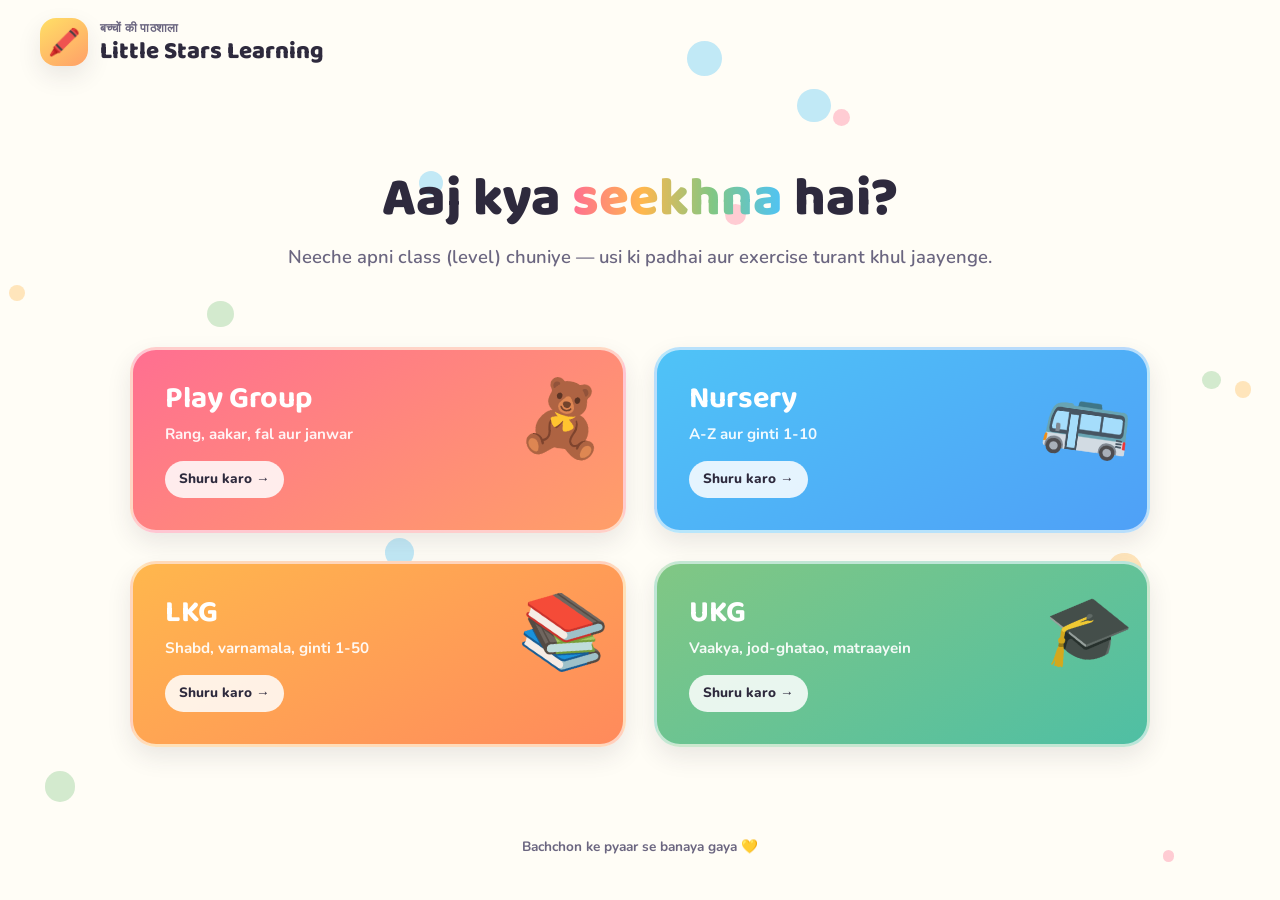
==== index.html @ 6270fb9e "first commit" ====
<!DOCTYPE html>
<html lang="hi">
<head>
<meta charset="UTF-8">
<meta name="viewport" content="width=device-width, initial-scale=1, viewport-fit=cover">
<title>Bachchon ki Paathshala — Level Chuniye</title>
<link rel="stylesheet" href="style.css">
</head>
<body>

  <div class="confetti-bg" id="confettiBg"></div>

  <header class="site-header">
    <div class="brand">
      <div class="badge">🖍️</div>
      <div class="brand-text">
        <div class="kicker">बच्चों की पाठशाला</div>
        <h1>Little Stars Learning</h1>
      </div>
    </div>
  </header>

  <main class="wrap">
    <section class="hero">
      <h1 class="display">Aaj kya <span class="swirl">seekhna</span> hai?</h1>
      <p>Neeche apni class (level) chuniye — usi ki padhai aur exercise turant khul jaayenge.</p>
    </section>

    <section class="level-grid">
      <a class="level-card pg" href="playgroup.html">
        <span class="big-emoji">🧸</span>
        <h2>Play Group</h2>
        <p>Rang, aakar, fal aur janwar</p>
        <span class="go">Shuru karo →</span>
      </a>

      <a class="level-card nu" href="nursery.html">
        <span class="big-emoji">🚌</span>
        <h2>Nursery</h2>
        <p>A-Z aur ginti 1-10</p>
        <span class="go">Shuru karo →</span>
      </a>

      <a class="level-card lk" href="lkg.html">
        <span class="big-emoji">📚</span>
        <h2>LKG</h2>
        <p>Shabd, varnamala, ginti 1-50</p>
        <span class="go">Shuru karo →</span>
      </a>

      <a class="level-card uk" href="ukg.html">
        <span class="big-emoji">🎓</span>
        <h2>UKG</h2>
        <p>Vaakya, jod-ghatao, matraayein</p>
        <span class="go">Shuru karo →</span>
      </a>
    </section>
  </main>

  <footer>Bachchon ke pyaar se banaya gaya 💛</footer>

  <script>
    // halke rang-birange gol dots background mein — sirf sajawat ke liye
    const wrap = document.getElementById('confettiBg');
    const colors = ['#FF6F91','#4FC3F7','#FFB74D','#81C784'];
    for (let i = 0; i < 14; i++) {
      const s = document.createElement('span');
      const size = 10 + Math.random() * 26;
      s.style.width = size + 'px';
      s.style.height = size + 'px';
      s.style.left = Math.random() * 100 + '%';
      s.style.top = Math.random() * 100 + '%';
      s.style.background = colors[i % colors.length];
      wrap.appendChild(s);
    }
  </script>
</body>
</html>
---- style.css ----
@import url('https://fonts.googleapis.com/css2?family=Baloo+2:wght@500;700;800&family=Nunito:wght@400;600;700;800&display=swap');

:root{
  --bg: #FFFDF6;
  --ink: #2E2A3D;
  --ink-soft: #6b6680;
  --card-radius: 26px;
  --pg: #FF6F91;    --pg-soft:#FFE3EA;
  --nu: #4FC3F7;    --nu-soft:#E1F5FE;
  --lk: #FFB74D;    --lk-soft:#FFF3E0;
  --uk: #81C784;    --uk-soft:#E8F5E9;
  --shadow: 0 10px 24px rgba(46,42,61,0.10);
}

*{ box-sizing: border-box; }
html{ -webkit-text-size-adjust: 100%; }

body{
  margin:0;
  min-height:100dvh;
  background: var(--bg);
  color: var(--ink);
  font-family:'Nunito', sans-serif;
  font-size: clamp(15px, 1.4vw, 18px);
  line-height:1.5;
  overflow-x:hidden;
}

h1,h2,h3, .display{
  font-family:'Baloo 2', cursive;
  margin:0;
  line-height:1.15;
}

img, svg{ display:block; max-width:100%; }
a{ color:inherit; text-decoration:none; }
button{ font-family:inherit; cursor:pointer; }

/* ---------- background dots decoration ---------- */
.confetti-bg{
  position:fixed; inset:0; z-index:-1; overflow:hidden; pointer-events:none;
}
.confetti-bg span{
  position:absolute; border-radius:50%; opacity:.35;
}

/* ---------- layout shells ---------- */
.wrap{
  max-width: 1100px;
  margin: 0 auto;
  padding: clamp(16px, 4vw, 40px) clamp(16px, 5vw, 40px) 60px;
}

/* ---------- top header (shared) ---------- */
.site-header{
  display:flex;
  align-items:center;
  justify-content:space-between;
  gap:14px;
  padding: 18px clamp(16px,5vw,40px);
  flex-wrap:wrap;
}
.brand{
  display:flex; align-items:center; gap:12px;
}
.brand .badge{
  width:48px; height:48px; border-radius:16px;
  display:flex; align-items:center; justify-content:center;
  font-size:26px;
  background: linear-gradient(145deg,#FFE066,#FF9F68);
  box-shadow: var(--shadow);
  flex-shrink:0;
}
.brand-text .kicker{
  font-size:.78rem; font-weight:700; color: var(--ink-soft); letter-spacing:.02em;
}
.brand-text h1{
  font-size: clamp(1.15rem, 2.4vw, 1.5rem);
  font-weight:800;
}

/* ---------- HOME / INDEX ---------- */
.hero{
  text-align:center;
  padding: clamp(20px,5vw,44px) 10px 10px;
}
.hero .display{
  font-size: clamp(2rem, 5.4vw, 3.4rem);
  font-weight:800;
  color:#2E2A3D;
}
.hero .display .swirl{
  background: linear-gradient(90deg,#FF6F91,#FFB74D,#81C784,#4FC3F7);
  -webkit-background-clip:text;
  background-clip:text;
  color:transparent;
}
.hero p{
  margin-top:12px;
  color: var(--ink-soft);
  font-weight:600;
  font-size: clamp(.95rem, 1.6vw, 1.15rem);
}

.level-grid{
  margin-top: clamp(28px,5vw,48px);
  display:grid;
  grid-template-columns: repeat(2, 1fr);
  gap: clamp(16px, 3vw, 28px);
}
@media (max-width: 640px){
  .level-grid{ grid-template-columns: 1fr; }
}

.level-card{
  position:relative;
  border-radius: var(--card-radius);
  padding: clamp(22px, 3.5vw, 32px);
  min-height: 180px;
  display:flex;
  flex-direction:column;
  justify-content:flex-end;
  gap:6px;
  overflow:hidden;
  box-shadow: var(--shadow);
  border: 3px solid rgba(255,255,255,.6);
  transition: transform .18s ease, box-shadow .18s ease;
}
.level-card:hover, .level-card:focus-visible{
  transform: translateY(-6px) rotate(-0.4deg);
  box-shadow: 0 18px 30px rgba(46,42,61,0.16);
}
.level-card .big-emoji{
  position:absolute;
  top: 14px; right: 14px;
  font-size: clamp(48px, 8vw, 72px);
  opacity:.9;
  transform: rotate(8deg);
}
.level-card h2{
  font-size: clamp(1.4rem, 2.6vw, 1.9rem);
  color:#fff;
}
.level-card p{
  color: rgba(255,255,255,.92);
  font-weight:700;
  font-size: .95rem;
  margin:0;
}
.level-card .go{
  margin-top:10px;
  display:inline-flex; align-items:center; gap:6px;
  background: rgba(255,255,255,.85);
  color:#2E2A3D;
  font-weight:800;
  font-size:.85rem;
  padding:8px 14px;
  border-radius:999px;
  width:fit-content;
}

.pg{ background: linear-gradient(150deg,#FF6F91,#FF9F68); }
.nu{ background: linear-gradient(150deg,#4FC3F7,#4FA0F7); }
.lk{ background: linear-gradient(150deg,#FFB74D,#FF8A5C); }
.uk{ background: linear-gradient(150deg,#81C784,#4FBFA4); }

/* ---------- LEVEL PAGES ---------- */
.level-hero{
  border-radius: 30px;
  padding: clamp(26px,5vw,44px);
  color:#fff;
  position:relative;
  overflow:hidden;
  box-shadow: var(--shadow);
}
.level-hero .back{
  display:inline-flex; align-items:center; gap:6px;
  background: rgba(255,255,255,.25);
  padding:7px 14px; border-radius:999px;
  font-weight:800; font-size:.85rem;
  margin-bottom:16px;
}
.level-hero .back:hover{ background: rgba(255,255,255,.4); }
.level-hero h1{
  font-size: clamp(1.8rem, 4.4vw, 2.6rem);
}
.level-hero p{
  margin-top:8px;
  font-weight:700;
  opacity:.95;
}
.level-hero .float-emoji{
  position:absolute;
  font-size: clamp(70px, 12vw, 130px);
  right: clamp(-10px, 2vw, 20px);
  bottom: -18px;
  opacity:.25;
}

.selector-bar{
  display:flex;
  gap:10px;
  flex-wrap:wrap;
  margin: 26px 0 6px;
}
.selector-bar a{
  padding:9px 16px;
  border-radius:999px;
  font-weight:800;
  font-size:.85rem;
  border:2px solid transparent;
  background:#fff;
  box-shadow: var(--shadow);
}
.selector-bar a.active{
  color:#fff;
}
.selector-bar a.pg.active{ background:var(--pg); }
.selector-bar a.nu.active{ background:var(--nu); }
.selector-bar a.lk.active{ background:var(--lk); }
.selector-bar a.uk.active{ background:var(--uk); }

/* ---------- month tabs (year-long course) ---------- */
.month-picker-title{ margin-top: 26px; }
.month-tabs{
  display:flex;
  gap:10px;
  overflow-x:auto;
  padding: 4px 4px 14px;
  margin-bottom: 6px;
  scrollbar-width: thin;
}
.month-tabs::-webkit-scrollbar{ height:6px; }
.month-tabs::-webkit-scrollbar-thumb{ background: rgba(46,42,61,0.15); border-radius:999px; }
.month-tab{
  flex: 0 0 auto;
  display:flex; align-items:center; gap:8px;
  background:#fff;
  border:2px solid transparent;
  border-radius:999px;
  padding:9px 16px 9px 8px;
  font-family:'Nunito', sans-serif;
  font-weight:800;
  font-size:.85rem;
  color: var(--ink);
  box-shadow: var(--shadow);
  white-space:nowrap;
  transition: transform .15s ease, border-color .15s ease, background .15s ease;
}
.month-tab:hover{ transform: translateY(-2px); }
.month-tab .month-num{
  display:flex; align-items:center; justify-content:center;
  width:26px; height:26px; border-radius:50%;
  background: var(--current, #4FC3F7);
  color:#fff;
  font-size:.78rem;
  flex-shrink:0;
}
.month-tab.active{
  border-color: var(--current, #4FC3F7);
  background: var(--current, #4FC3F7);
  color:#fff;
}
.month-tab.active .month-num{ background: rgba(255,255,255,.35); }
.month-tab.month-done:not(.active){ border-color:#81C784; }
.month-tab .month-check{ font-size:.85rem; }

.section-title{
  display:flex; align-items:center; gap:10px;
  margin: 34px 0 16px;
}
.section-title .dot{
  width:14px; height:14px; border-radius:50%;
}
.section-title h2{
  font-size: clamp(1.25rem, 2.4vw, 1.6rem);
}
.section-title .count{
  margin-left:auto;
  font-size:.8rem;
  font-weight:700;
  color: var(--ink-soft);
  background:#fff;
  padding:4px 10px;
  border-radius:999px;
  box-shadow: var(--shadow);
}

.card-grid{
  display:grid;
  grid-template-columns: repeat(auto-fit, minmax(230px,1fr));
  gap:16px;
}

.topic-card{
  background:#fff;
  border-radius:22px;
  padding:18px 18px 16px;
  box-shadow: var(--shadow);
  border: 2px solid transparent;
  display:flex; flex-direction:column; gap:8px;
  transition: transform .15s ease, border-color .15s ease;
}
.topic-card:hover{ transform: translateY(-4px); }
.topic-card .emoji{
  font-size:2rem;
  width:52px; height:52px;
  border-radius:16px;
  display:flex; align-items:center; justify-content:center;
}
.topic-card h3{
  font-size:1.05rem;
  font-weight:800;
}
.topic-card p{
  margin:0;
  color: var(--ink-soft);
  font-size:.92rem;
  font-weight:600;
}

/* ---------- interactive exercise cards ---------- */
#exerciseList{
  display:grid;
  grid-template-columns: repeat(auto-fit, minmax(280px,1fr));
  gap:18px;
}
.ex-card{
  background:#fff;
  border-radius:22px;
  padding:18px 18px 20px;
  box-shadow: var(--shadow);
  border: 3px solid transparent;
  transition: border-color .2s ease;
}
.ex-card.ex-done{
  border-color: #81C784;
}
.ex-head{
  display:flex; align-items:center; gap:10px; flex-wrap:wrap;
}
.ex-head .emoji{ font-size:1.5rem; }
.ex-head h3{ font-size:1.05rem; font-weight:800; }
.ex-status{
  margin-left:auto;
  font-size:.8rem;
  font-weight:800;
  color:#4a9d55;
}
.ex-instruction{
  margin:8px 0 12px;
  color: var(--ink-soft);
  font-size:.88rem;
  font-weight:600;
}
.ex-q{
  font-weight:800;
  font-size:1.05rem;
  margin: 4px 0 12px;
}
.mini-btn{
  border:none;
  border-radius:999px;
  padding:8px 16px;
  font-weight:800;
  font-size:.82rem;
  background: var(--current, #4FC3F7);
  color:#fff;
  box-shadow: var(--shadow);
}
.mini-btn:hover{ filter:brightness(1.05); }
.ex-actions{ display:flex; gap:10px; margin-top:14px; flex-wrap:wrap; }

/* quiz */
.ex-options{
  display:grid; grid-template-columns: 1fr 1fr; gap:10px;
}
.opt-btn{
  border:2px solid #eee;
  background:#fafafa;
  border-radius:14px;
  padding:12px 10px;
  font-weight:700;
  font-size:.92rem;
  text-align:center;
}
.opt-btn:hover:not(:disabled){ border-color: var(--current, #4FC3F7); }
.opt-btn.correct{ background:#E8F5E9; border-color:#4a9d55; color:#296b34; }
.opt-btn.wrong{ background:#FFEBEE; border-color:#e57373; color:#b23c3c; animation: shake .3s; }
.opt-btn:disabled{ cursor:default; }

@keyframes shake{
  0%,100%{ transform: translateX(0); }
  25%{ transform: translateX(-4px); }
  75%{ transform: translateX(4px); }
}

/* match */
.match-grid{
  display:grid; grid-template-columns: 1fr 1fr; gap:10px 16px;
}
.match-col{ display:flex; flex-direction:column; gap:8px; }
.match-item{
  border:2px solid #eee;
  background:#fafafa;
  border-radius:12px;
  padding:10px 8px;
  font-weight:700;
  font-size:.88rem;
}
.match-item.selected{ border-color: var(--current, #4FC3F7); background:#fff; }
.match-item.matched{ background:#E8F5E9; border-color:#4a9d55; color:#296b34; }
.match-item.wrong{ background:#FFEBEE; border-color:#e57373; animation: shake .3s; }

/* trace */
.trace-wrap{
  background:#fafafa;
  border-radius:16px;
  border:2px dashed #e2e2e2;
  overflow:hidden;
  display:flex; justify-content:center;
}
.trace-canvas{
  width:100%; max-width:300px; height:auto; touch-action:none; cursor:crosshair;
}

/* color */
.palette{
  display:flex; gap:8px; flex-wrap:wrap; margin-bottom:12px;
}
.swatch{
  width:30px; height:30px; border-radius:50%;
  border:3px solid transparent;
  box-shadow: var(--shadow);
}
.swatch.selected{ border-color:#2E2A3D; transform:scale(1.15); }
.color-svg-wrap{
  display:flex; justify-content:center;
  background:#fafafa;
  border-radius:16px;
  padding:10px;
}
.color-svg-wrap svg{ width:100%; max-width:220px; height:auto; }
.region{ cursor:pointer; }

/* spell */
.spell-hint{ font-size:2.2rem; text-align:center; margin-bottom:6px; }
.spell-target{
  display:flex; justify-content:center; gap:8px; margin-bottom:16px; flex-wrap:wrap;
}
.spell-target .blank{
  width:38px; height:44px;
  border-bottom:4px solid #ddd;
  display:flex; align-items:center; justify-content:center;
  font-weight:800; font-size:1.3rem;
}
.spell-target.spell-correct .blank{ border-color:#4a9d55; color:#296b34; }
.spell-target.spell-wrong .blank{ border-color:#e57373; animation: shake .3s; }
.spell-letters{
  display:flex; justify-content:center; gap:8px; flex-wrap:wrap;
}
.letter-btn{
  width:42px; height:42px;
  border-radius:12px;
  border:2px solid #eee;
  background:#fafafa;
  font-weight:800; font-size:1.1rem;
}
.letter-btn.used{ visibility:hidden; }

.progress-wrap{
  margin-top:14px;
  background:#fff;
  border-radius:999px;
  height:14px;
  box-shadow: var(--shadow);
  overflow:hidden;
}
.progress-bar{
  height:100%;
  border-radius:999px;
  transition: width .3s ease;
}

.toolbar{
  display:flex; gap:10px; flex-wrap:wrap; margin-top:18px;
}
.btn{
  border:none;
  border-radius:999px;
  padding:10px 18px;
  font-weight:800;
  font-size:.88rem;
  box-shadow: var(--shadow);
  background:#fff;
}
.btn:hover{ transform: translateY(-2px); }

footer{
  text-align:center;
  padding: 30px 16px 40px;
  color: var(--ink-soft);
  font-weight:700;
  font-size:.85rem;
}

@media print{
  .site-header, .selector-bar, .toolbar, footer, .float-emoji, .back{ display:none !important; }
  body{ background:#fff; }
}
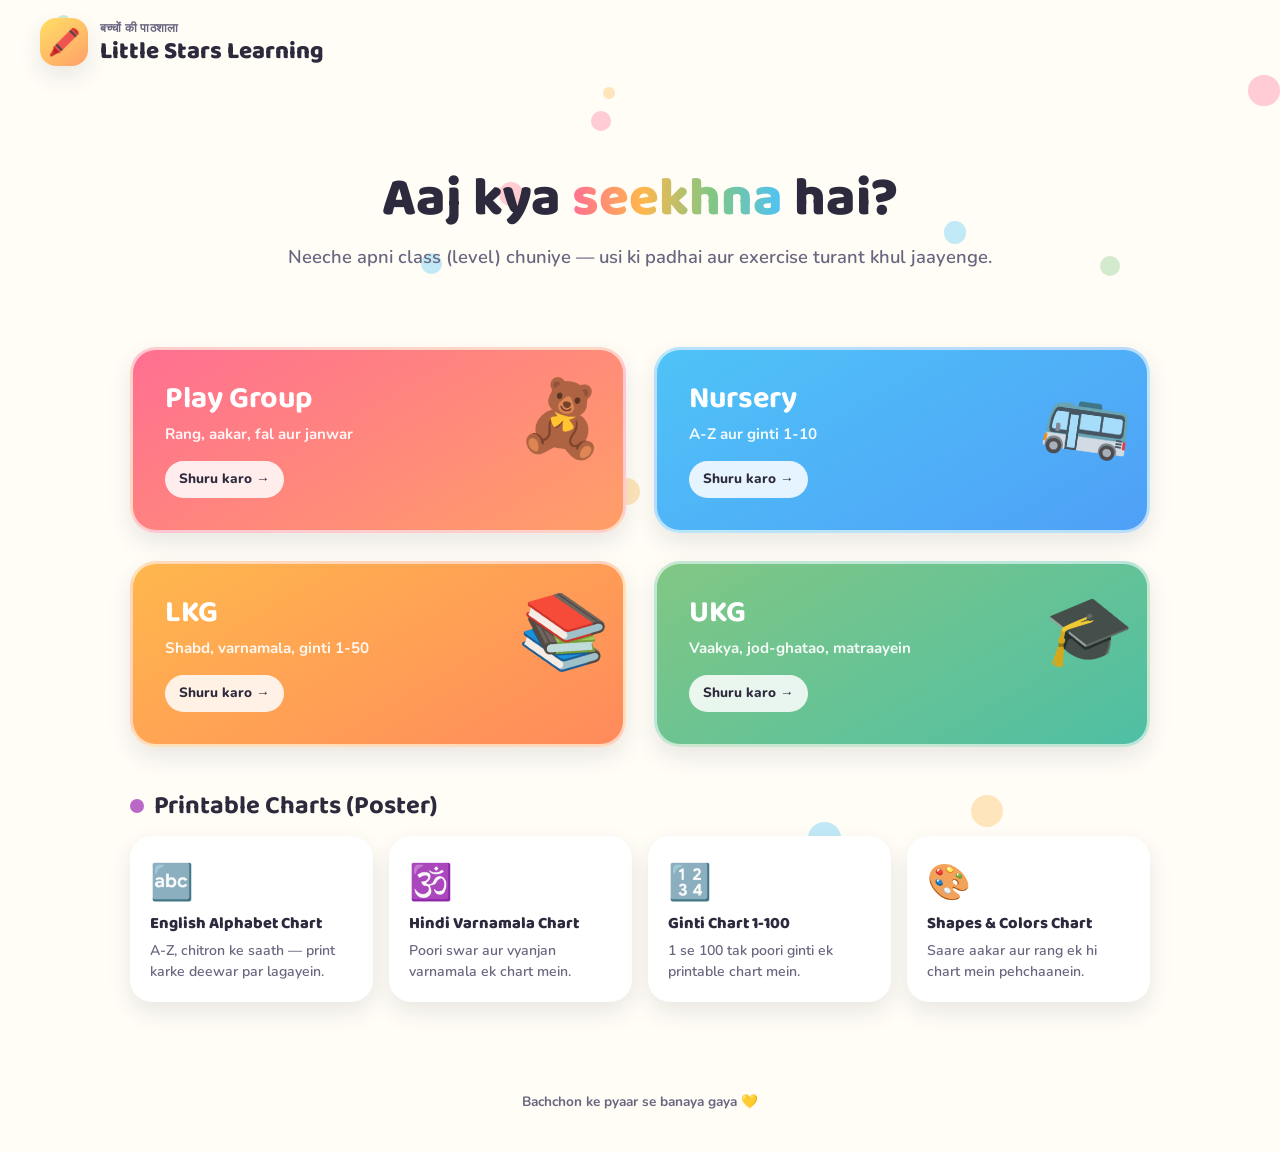
==== commit dbdf5592: "added new files" ====
--- a/index.html
+++ b/index.html
@@ -55,6 +55,34 @@
         <span class="go">Shuru karo →</span>
       </a>
     </section>
+    <section class="charts-section">
+      <div class="section-title" style="margin-top:44px;">
+        <span class="dot" style="background:#BA68C8"></span>
+        <h2>Printable Charts (Poster)</h2>
+      </div>
+      <div class="chart-grid">
+        <a class="chart-card" href="assets/alphabet-chart.svg" target="_blank" rel="noopener">
+          <span class="chart-emoji">🔤</span>
+          <h3>English Alphabet Chart</h3>
+          <p>A-Z, chitron ke saath — print karke deewar par lagayein.</p>
+        </a>
+        <a class="chart-card" href="assets/varnamala-chart.svg" target="_blank" rel="noopener">
+          <span class="chart-emoji">🕉️</span>
+          <h3>Hindi Varnamala Chart</h3>
+          <p>Poori swar aur vyanjan varnamala ek chart mein.</p>
+        </a>
+        <a class="chart-card" href="assets/numbers-chart.svg" target="_blank" rel="noopener">
+          <span class="chart-emoji">🔢</span>
+          <h3>Ginti Chart 1-100</h3>
+          <p>1 se 100 tak poori ginti ek printable chart mein.</p>
+        </a>
+        <a class="chart-card" href="assets/shapes-colors-chart.svg" target="_blank" rel="noopener">
+          <span class="chart-emoji">🎨</span>
+          <h3>Shapes &amp; Colors Chart</h3>
+          <p>Saare aakar aur rang ek hi chart mein pehchaanein.</p>
+        </a>
+      </div>
+    </section>
   </main>
 
   <footer>Bachchon ke pyaar se banaya gaya 💛</footer>
--- a/style.css
+++ b/style.css
@@ -164,6 +164,26 @@
 .lk{ background: linear-gradient(150deg,#FFB74D,#FF8A5C); }
 .uk{ background: linear-gradient(150deg,#81C784,#4FBFA4); }
 
+/* ---------- printable charts (home page) ---------- */
+.chart-grid{
+  display:grid;
+  grid-template-columns: repeat(auto-fit, minmax(200px,1fr));
+  gap:16px;
+}
+.chart-card{
+  background:#fff;
+  border-radius:22px;
+  padding:18px;
+  box-shadow: var(--shadow);
+  border: 2px solid transparent;
+  display:flex; flex-direction:column; gap:6px;
+  transition: transform .15s ease, border-color .15s ease;
+}
+.chart-card:hover{ transform: translateY(-4px); border-color:#BA68C8; }
+.chart-card .chart-emoji{ font-size:2.2rem; }
+.chart-card h3{ font-size:1.02rem; font-weight:800; }
+.chart-card p{ margin:0; color: var(--ink-soft); font-size:.88rem; font-weight:600; }
+
 /* ---------- LEVEL PAGES ---------- */
 .level-hero{
   border-radius: 30px;
@@ -293,31 +313,65 @@
 }
 
 .topic-card{
-  background:#fff;
-  border-radius:22px;
-  padding:18px 18px 16px;
+  position:relative;
+  background:#fff;
+  border-radius:24px;
+  padding:20px 20px 18px;
   box-shadow: var(--shadow);
   border: 2px solid transparent;
-  display:flex; flex-direction:column; gap:8px;
-  transition: transform .15s ease, border-color .15s ease;
-}
-.topic-card:hover{ transform: translateY(-4px); }
+  display:flex; flex-direction:column; gap:9px;
+  overflow:hidden;
+  transition: transform .18s ease, box-shadow .18s ease;
+}
+.topic-card::before{
+  content:"";
+  position:absolute;
+  top:0; left:0; right:0;
+  height:6px;
+  background: var(--card-accent, linear-gradient(90deg,#FF6F91,#FFB74D));
+}
+.topic-card::after{
+  content:"";
+  position:absolute;
+  top:-30px; right:-30px;
+  width:90px; height:90px;
+  border-radius:50%;
+  background: var(--card-accent-soft, rgba(255,111,145,.12));
+  z-index:0;
+}
+.topic-card:hover{
+  transform: translateY(-6px) rotate(-0.6deg);
+  box-shadow: 0 16px 28px rgba(46,42,61,0.16);
+}
 .topic-card .emoji{
-  font-size:2rem;
-  width:52px; height:52px;
-  border-radius:16px;
+  position:relative;
+  z-index:1;
+  font-size:2.1rem;
+  width:58px; height:58px;
+  border-radius:18px;
   display:flex; align-items:center; justify-content:center;
+  background: var(--card-accent, linear-gradient(145deg,#FF6F91,#FFB74D)) !important;
+  box-shadow: 0 8px 16px rgba(46,42,61,0.18);
 }
 .topic-card h3{
-  font-size:1.05rem;
+  position:relative; z-index:1;
+  font-size:1.08rem;
   font-weight:800;
 }
 .topic-card p{
+  position:relative; z-index:1;
   margin:0;
   color: var(--ink-soft);
   font-size:.92rem;
   font-weight:600;
 }
+/* rotating rang-birangi palette — cycles regardless of level color */
+.topic-card:nth-child(6n+1){ --card-accent: linear-gradient(145deg,#FF6F91,#FF9F68); --card-accent-soft: rgba(255,111,145,.14); }
+.topic-card:nth-child(6n+2){ --card-accent: linear-gradient(145deg,#4FC3F7,#4FA0F7); --card-accent-soft: rgba(79,195,247,.14); }
+.topic-card:nth-child(6n+3){ --card-accent: linear-gradient(145deg,#FFB74D,#FF8A5C); --card-accent-soft: rgba(255,183,77,.16); }
+.topic-card:nth-child(6n+4){ --card-accent: linear-gradient(145deg,#81C784,#4FBFA4); --card-accent-soft: rgba(129,199,132,.16); }
+.topic-card:nth-child(6n+5){ --card-accent: linear-gradient(145deg,#BA68C8,#9575CD); --card-accent-soft: rgba(186,104,200,.14); }
+.topic-card:nth-child(6n+0){ --card-accent: linear-gradient(145deg,#FFD54F,#FFB74D); --card-accent-soft: rgba(255,213,79,.18); }
 
 /* ---------- interactive exercise cards ---------- */
 #exerciseList{
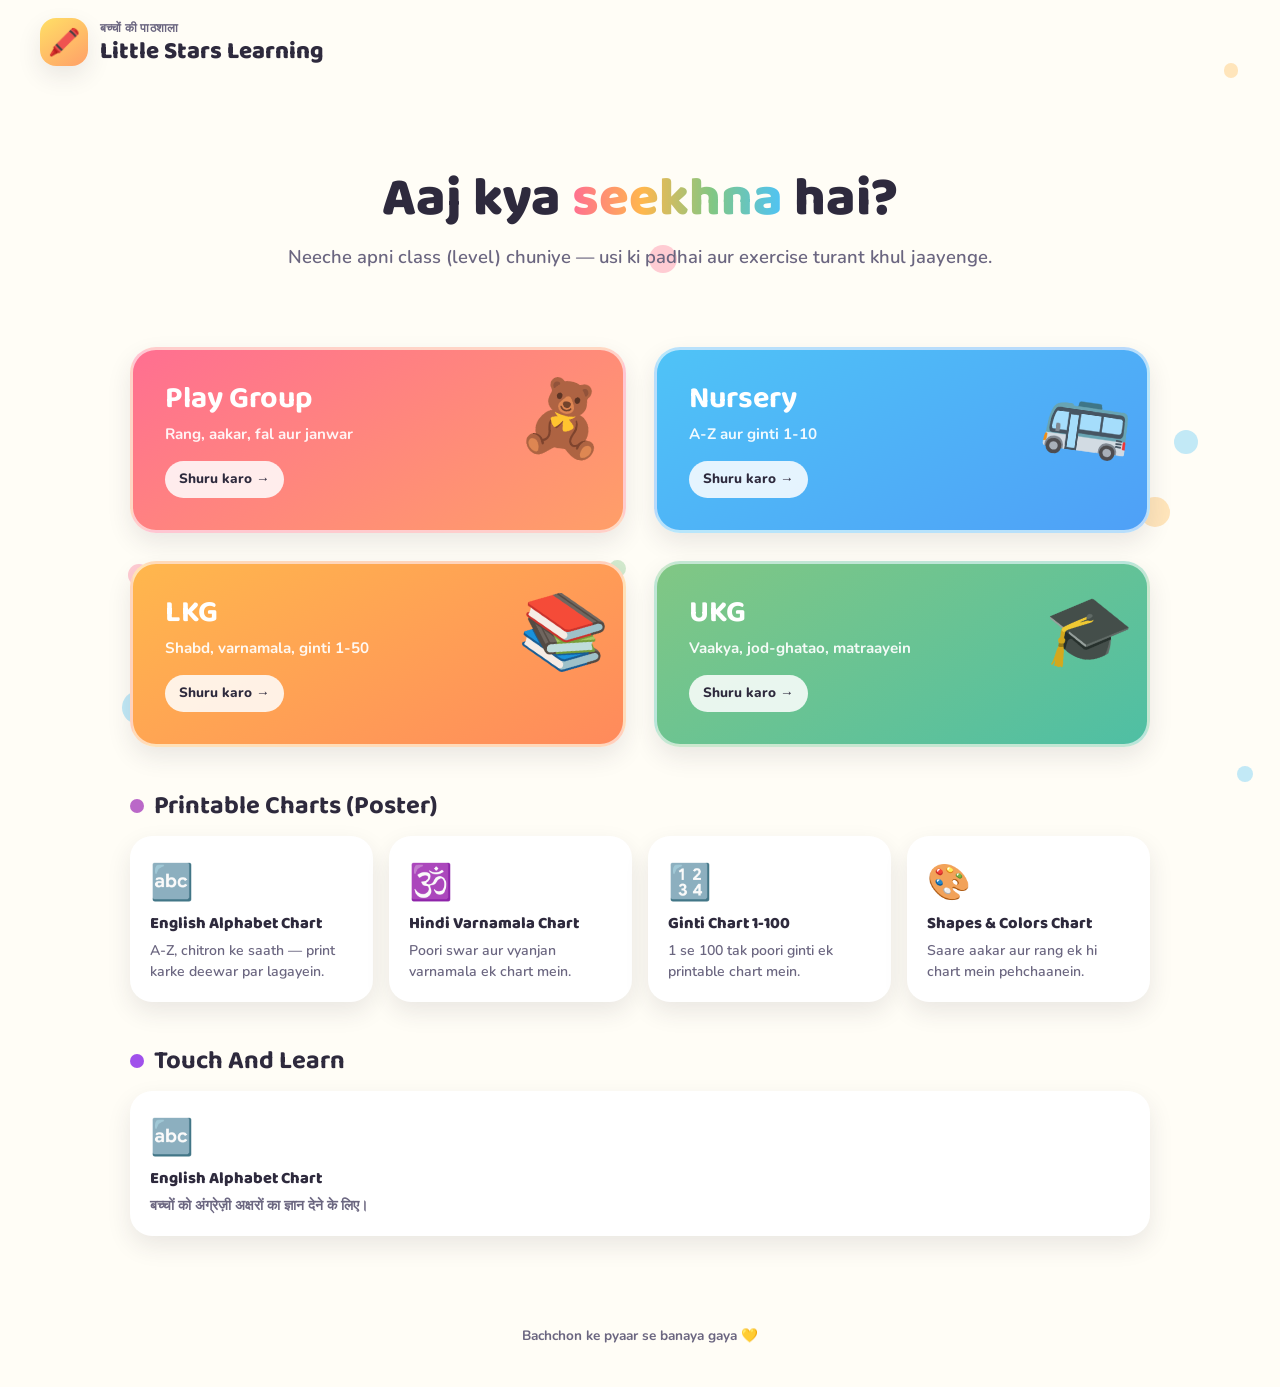
==== commit 3423d9d4: "Add Touch And Learn section to index.html" ====
--- a/index.html
+++ b/index.html
@@ -83,6 +83,15 @@
         </a>
       </div>
     </section>
+          <div class="section-title" style="margin-top:44px;">
+        <span class="dot" style="background:#a051eb"></span>
+        <h2>Touch And Learn</h2>
+      </div>
+              <a class="chart-card" href="assets/chart.html" target="_blank" rel="noopener">
+          <span class="chart-emoji">🔤</span>
+          <h3>English Alphabet Chart</h3>
+          <p>बच्चों को अंग्रेज़ी अक्षरों का ज्ञान देने के लिए।</p>
+        </a>
   </main>
 
   <footer>Bachchon ke pyaar se banaya gaya 💛</footer>
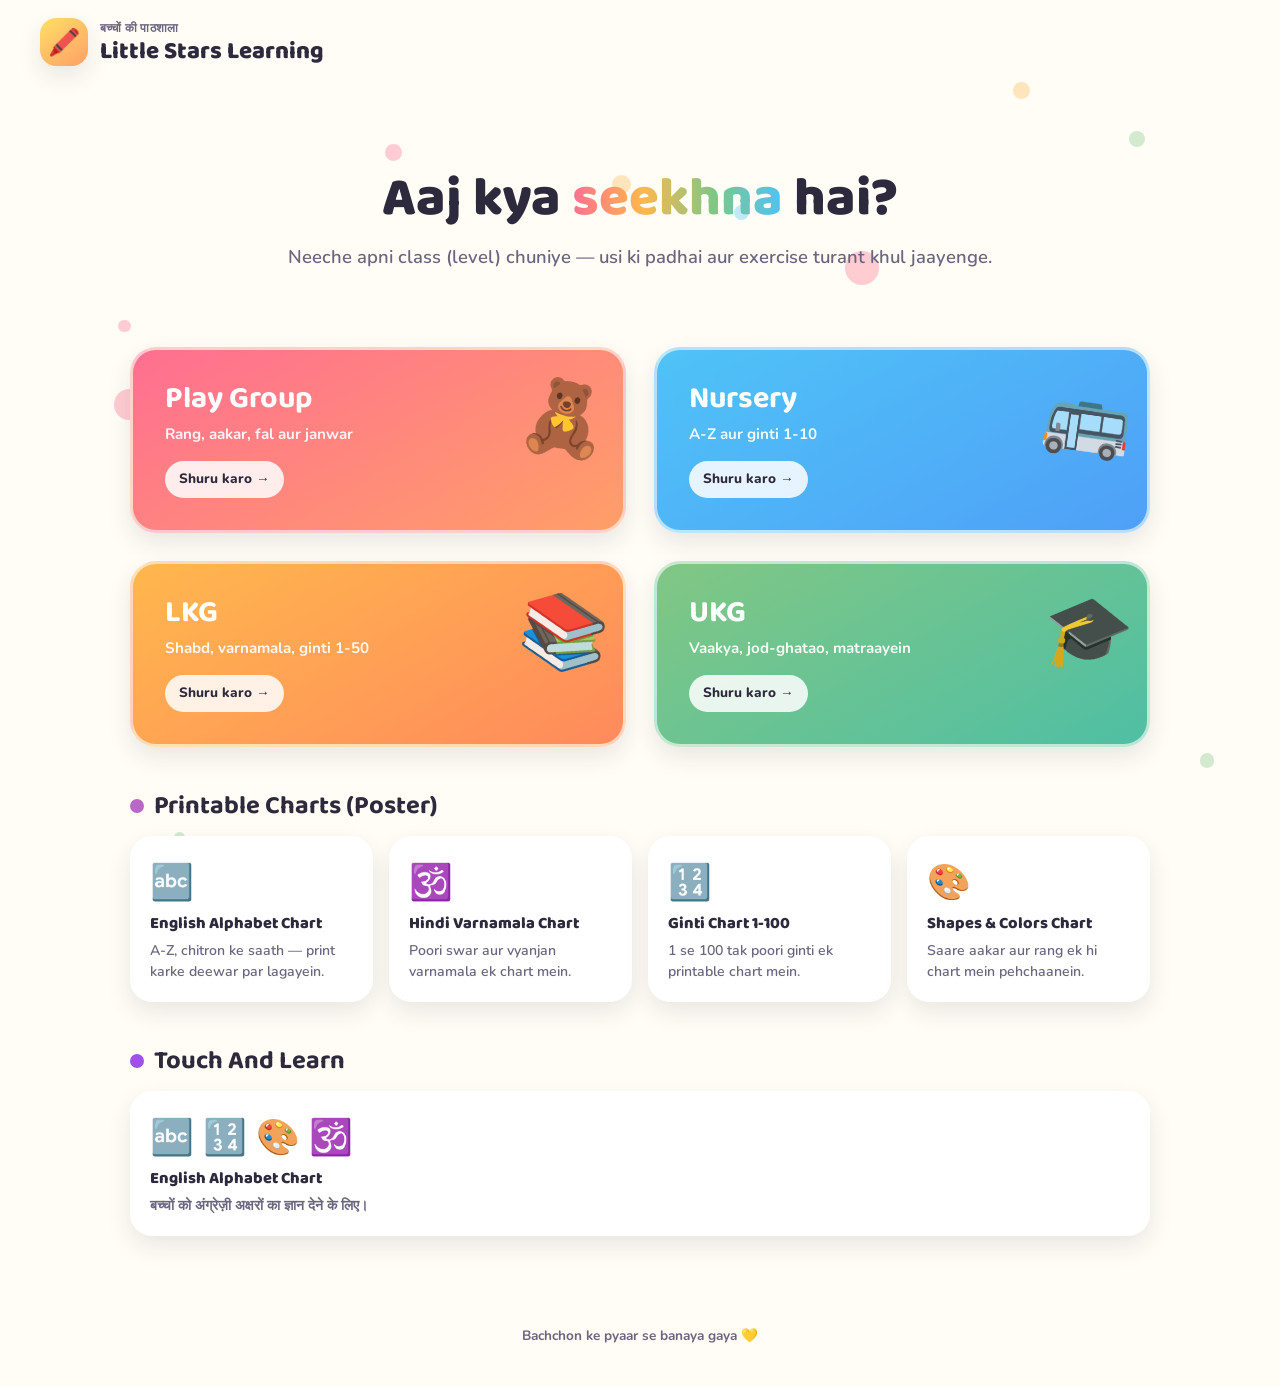
==== commit 87a3b0f7: "Update index.html" ====
--- a/index.html
+++ b/index.html
@@ -88,7 +88,7 @@
         <h2>Touch And Learn</h2>
       </div>
               <a class="chart-card" href="assets/chart.html" target="_blank" rel="noopener">
-          <span class="chart-emoji">🔤</span>
+          <span class="chart-emoji">🔤   🔢    🎨    🕉️</span>
           <h3>English Alphabet Chart</h3>
           <p>बच्चों को अंग्रेज़ी अक्षरों का ज्ञान देने के लिए।</p>
         </a>
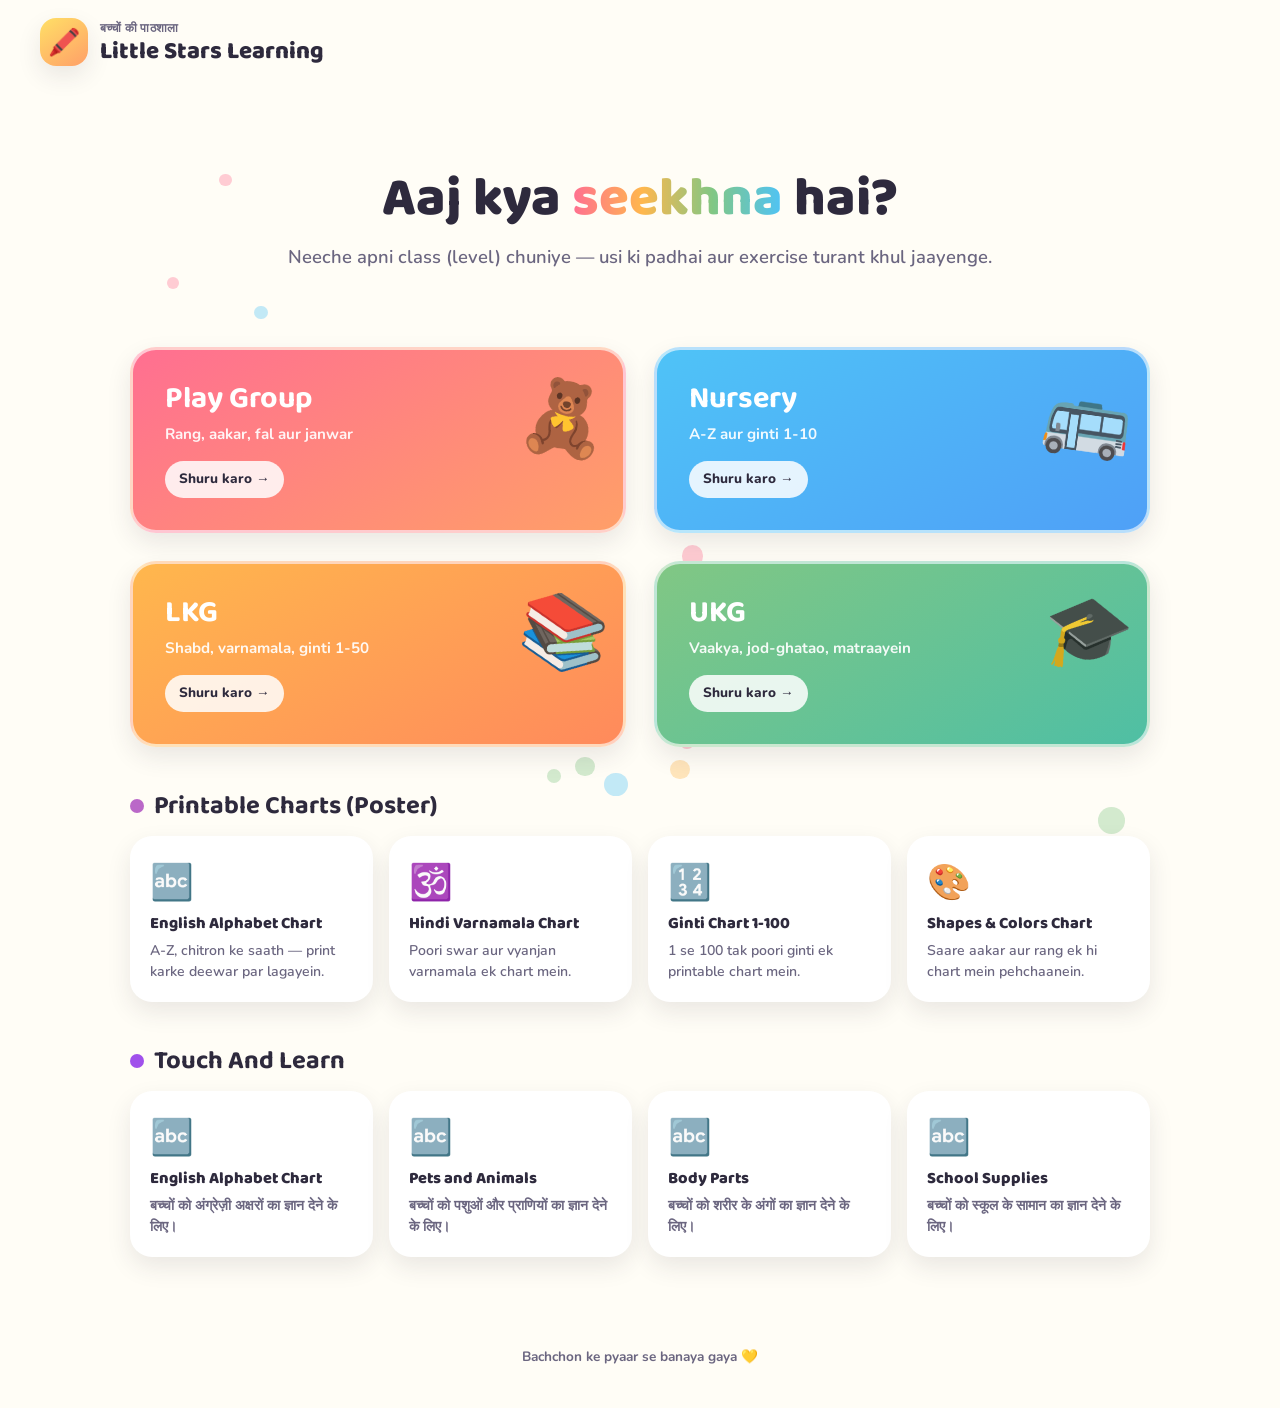
==== commit 5c7b92d4: "Refactor chart links into a grid layout" ====
--- a/index.html
+++ b/index.html
@@ -87,11 +87,29 @@
         <span class="dot" style="background:#a051eb"></span>
         <h2>Touch And Learn</h2>
       </div>
-              <a class="chart-card" href="assets/chart.html" target="_blank" rel="noopener">
-          <span class="chart-emoji">🔤   🔢    🎨    🕉️</span>
+      <div class="chart-grid">
+        <a class="chart-card" href="assets/chart.html" target="_blank" rel="noopener">
+          <span class="chart-emoji">🔤</span>
           <h3>English Alphabet Chart</h3>
           <p>बच्चों को अंग्रेज़ी अक्षरों का ज्ञान देने के लिए।</p>
         </a>
+          <a class="chart-card" href="assets/chart1.html" target="_blank" rel="noopener">
+          <span class="chart-emoji">🔤</span>
+          <h3>Pets and Animals</h3>
+          <p>बच्चों को पशुओं और प्राणियों का ज्ञान देने के लिए।</p>
+        </a>
+        <a class="chart-card" href="assets/chart2.html" target="_blank" rel="noopener">
+          <span class="chart-emoji">🔤</span>
+          <h3>Body Parts</h3>
+          <p>बच्चों को शरीर के अंगों  का ज्ञान देने के लिए।</p>
+        </a>
+        <a class="chart-card" href="assets/chart3.html" target="_blank" rel="noopener">
+          <span class="chart-emoji">🔤</span>
+          <h3>School Supplies</h3>
+          <p>बच्चों को स्कूल के सामान का ज्ञान देने के लिए।</p>
+        </a>
+      </div>
+    </section>
   </main>
 
   <footer>Bachchon ke pyaar se banaya gaya 💛</footer>
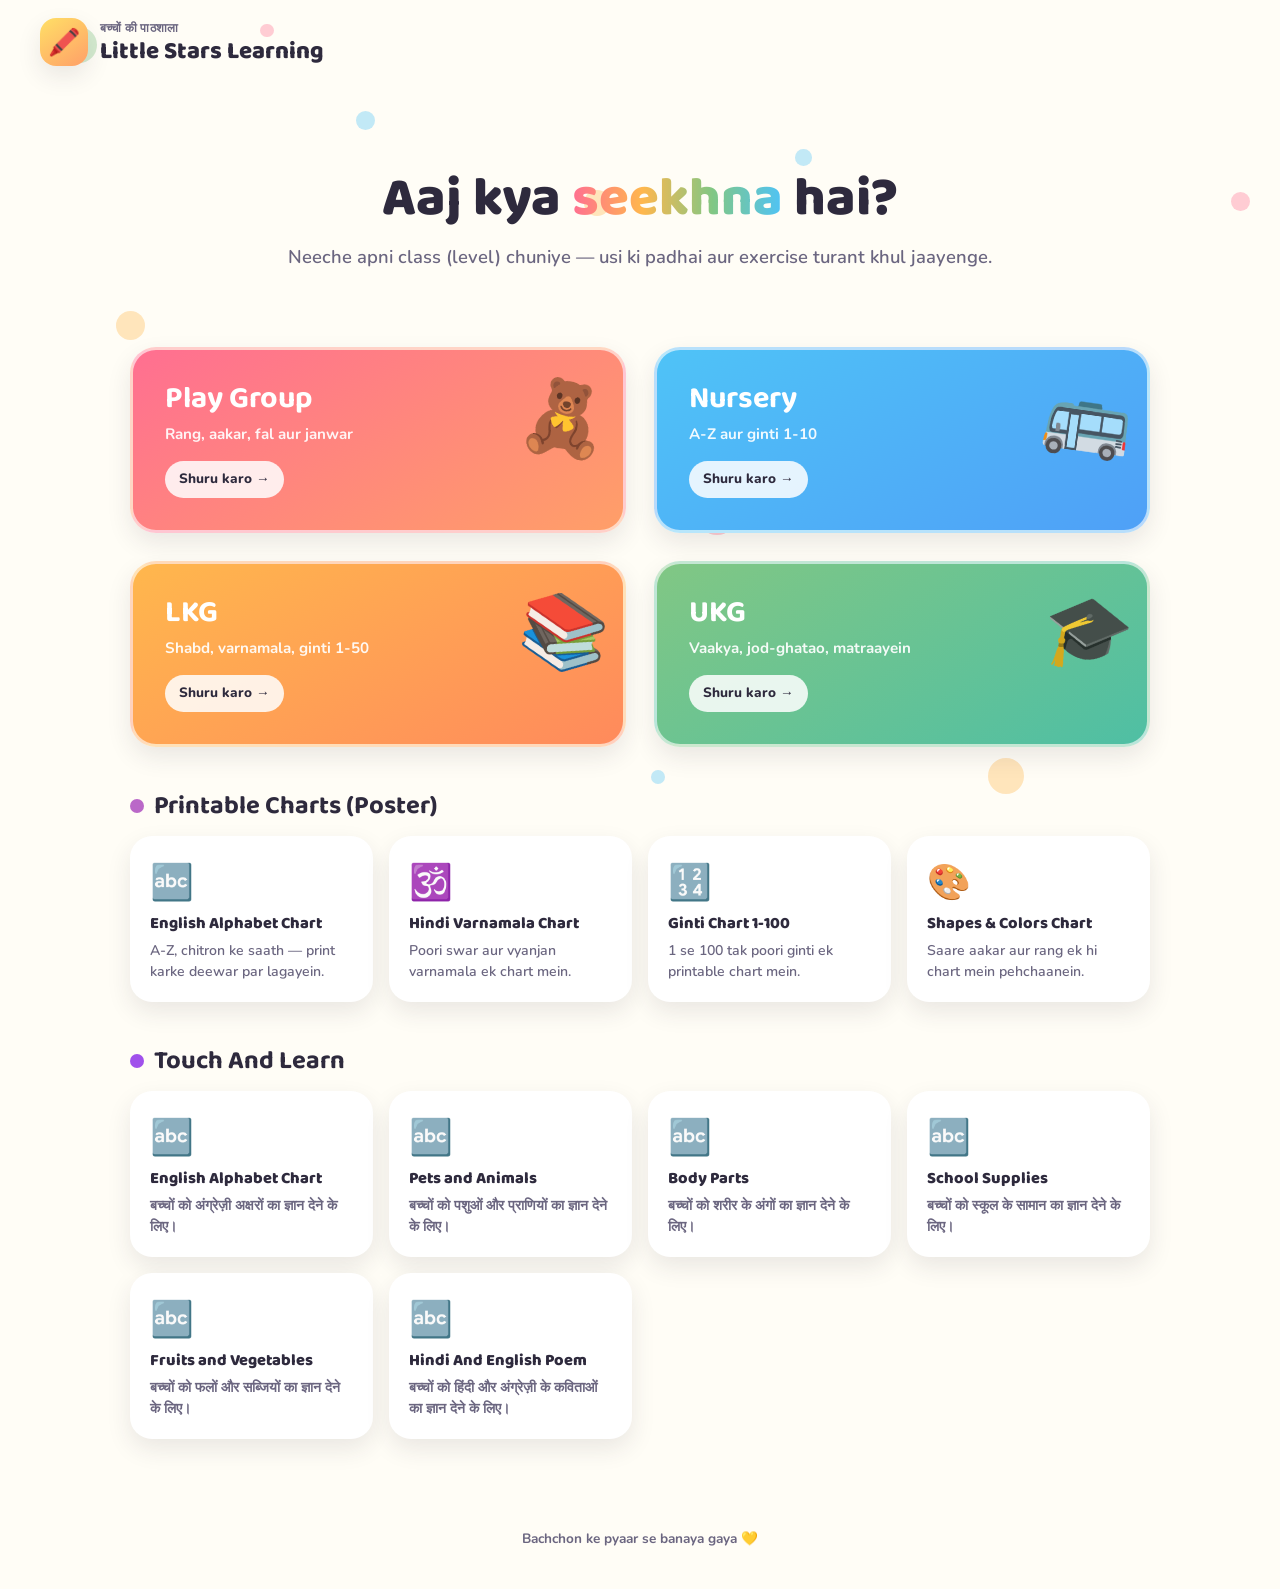
==== commit a97e2434: "Add new chart cards for fruits, vegetables, and poems" ====
--- a/index.html
+++ b/index.html
@@ -108,6 +108,16 @@
           <h3>School Supplies</h3>
           <p>बच्चों को स्कूल के सामान का ज्ञान देने के लिए।</p>
         </a>
+        <a class="chart-card" href="assets/chart4.html" target="_blank" rel="noopener">
+          <span class="chart-emoji">🔤</span>
+          <h3>Fruits and Vegetables</h3>
+          <p>बच्चों को फलों और सब्जियों का ज्ञान देने के लिए।</p>
+        </a>
+        <a class="chart-card" href="assets/chart5.html" target="_blank" rel="noopener">
+          <span class="chart-emoji">🔤</span>
+          <h3>Hindi And English Poem</h3>
+          <p>बच्चों को हिंदी और अंग्रेज़ी के कविताओं का ज्ञान देने के लिए।</p>
+        </a>
       </div>
     </section>
   </main>
--- a/style.css
+++ b/style.css
@@ -351,7 +351,7 @@
   border-radius:18px;
   display:flex; align-items:center; justify-content:center;
   background: var(--card-accent, linear-gradient(145deg,#FF6F91,#FFB74D)) !important;
-  box-shadow: 0 8px 16px rgba(46,42,61,0.18);
+  box-shadow: 0 8px 16px rgba(27, 24, 36, 0.815);
 }
 .topic-card h3{
   position:relative; z-index:1;
@@ -546,7 +546,7 @@
   font-weight:800;
   font-size:.88rem;
   box-shadow: var(--shadow);
-  background:#fff;
+  background:#f7c6c6;
 }
 .btn:hover{ transform: translateY(-2px); }
 
